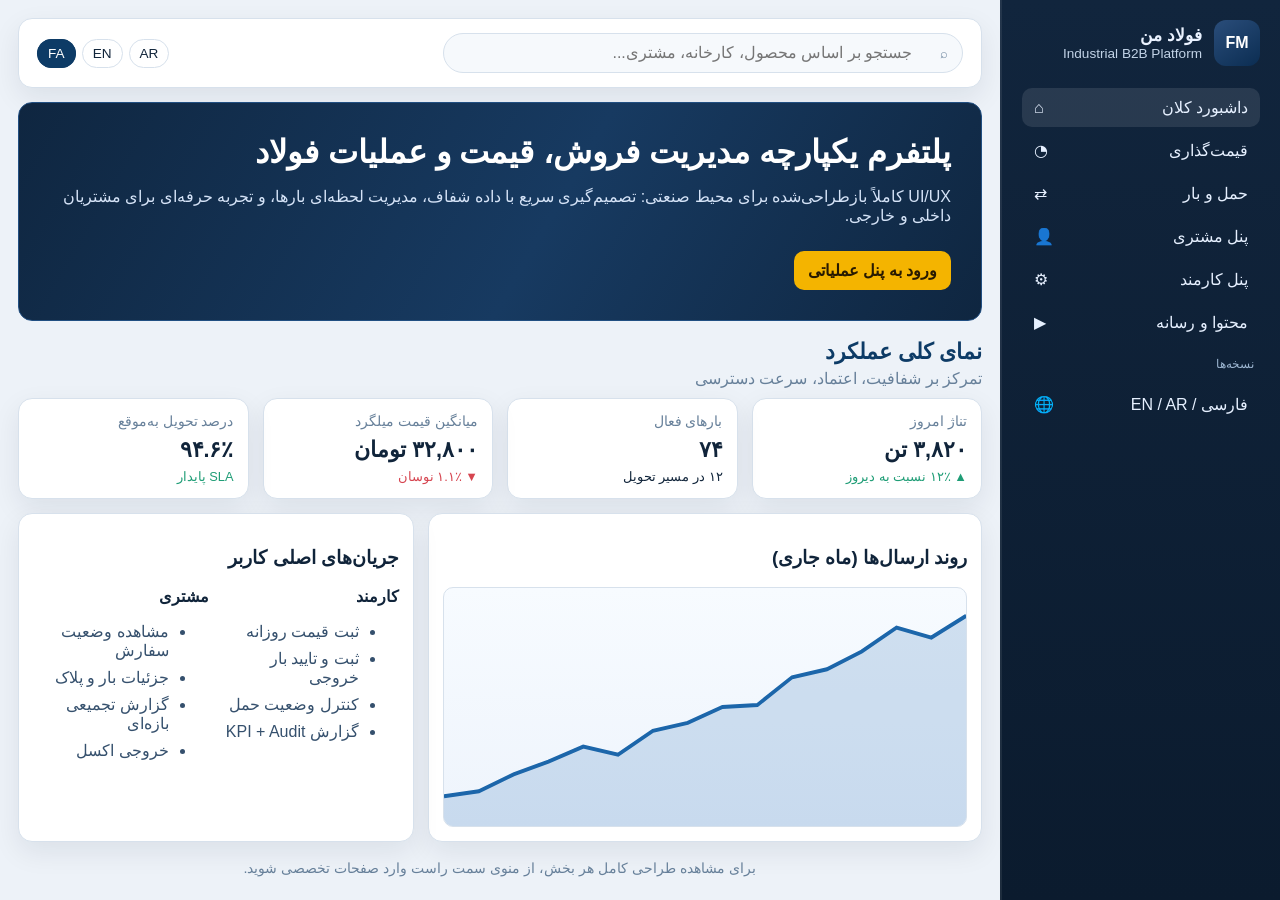
==== index.html @ 97b053b5 "Replace concept page with full multi-page industrial UI implementation" ====
<!doctype html>
<html lang="fa" dir="rtl">
<head>
  <meta charset="UTF-8" />
  <meta name="viewport" content="width=device-width, initial-scale=1.0" />
  <title>فولاد من | پلتفرم B2B فولاد</title>
  <link rel="stylesheet" href="assets/styles.css" />
</head>
<body>
  <div class="layout">
    <aside class="sidebar">
      <div class="brand">
        <div class="brand-logo">FM</div>
        <div><h1>فولاد من</h1><p>Industrial B2B Platform</p></div>
      </div>
      <div class="nav-group">
        <a class="nav-link active" href="index.html">داشبورد کلان <span>⌂</span></a>
        <a class="nav-link" href="pages/pricing.html">قیمت‌گذاری <span>◔</span></a>
        <a class="nav-link" href="pages/logistics.html">حمل و بار <span>⇄</span></a>
        <a class="nav-link" href="pages/customer.html">پنل مشتری <span>👤</span></a>
        <a class="nav-link" href="pages/admin.html">پنل کارمند <span>⚙</span></a>
        <a class="nav-link" href="pages/content.html">محتوا و رسانه <span>▶</span></a>
      </div>
      <div class="nav-title">نسخه‌ها</div>
      <div class="nav-link">فارسی / EN / AR <span>🌐</span></div>
    </aside>

    <main class="main">
      <div class="topbar">
        <div class="search"><button>⌕</button><input placeholder="جستجو بر اساس محصول، کارخانه، مشتری..." /></div>
        <div class="lang-switch"><span class="active">FA</span><span>EN</span><span>AR</span></div>
      </div>

      <section class="hero" style="margin-top:14px">
        <h2>پلتفرم یکپارچه مدیریت فروش، قیمت و عملیات فولاد</h2>
        <p>UI/UX کاملاً بازطراحی‌شده برای محیط صنعتی: تصمیم‌گیری سریع با داده شفاف، مدیریت لحظه‌ای بارها، و تجربه حرفه‌ای برای مشتریان داخلی و خارجی.</p>
        <a class="btn" href="pages/admin.html">ورود به پنل عملیاتی</a>
      </section>

      <div class="page-head">
        <div><h2>نمای کلی عملکرد</h2><p>تمرکز بر شفافیت، اعتماد، سرعت دسترسی</p></div>
      </div>
      <div class="grid kpi">
        <div class="card kpi-item"><div class="label">تناژ امروز</div><div class="value">۳,۸۲۰ تن</div><div class="delta pos">▲ ۱۲٪ نسبت به دیروز</div></div>
        <div class="card kpi-item"><div class="label">بارهای فعال</div><div class="value">۷۴</div><div class="delta">۱۲ در مسیر تحویل</div></div>
        <div class="card kpi-item"><div class="label">میانگین قیمت میلگرد</div><div class="value">۳۲,۸۰۰ تومان</div><div class="delta neg">▼ ۱.۱٪ نوسان</div></div>
        <div class="card kpi-item"><div class="label">درصد تحویل به‌موقع</div><div class="value">۹۴.۶٪</div><div class="delta pos">SLA پایدار</div></div>
      </div>

      <div class="grid cols-2" style="margin-top:14px;">
        <div class="card">
          <h3>روند ارسال‌ها (ماه جاری)</h3>
          <div class="chart">
            <svg viewBox="0 0 600 240" preserveAspectRatio="none">
              <polyline fill="rgba(32,103,170,.18)" stroke="none" points="0,210 40,205 80,188 120,175 160,160 200,168 240,144 280,136 320,120 360,118 400,90 440,82 480,64 520,40 560,50 600,28 600,240 0,240"/>
              <polyline fill="none" stroke="#1c66aa" stroke-width="4" points="0,210 40,205 80,188 120,175 160,160 200,168 240,144 280,136 320,120 360,118 400,90 440,82 480,64 520,40 560,50 600,28"/>
            </svg>
          </div>
        </div>
        <div class="card">
          <h3>جریان‌های اصلی کاربر</h3>
          <div class="split">
            <div>
              <strong>کارمند</strong>
              <ul class="timeline">
                <li>ثبت قیمت روزانه</li>
                <li>ثبت و تایید بار خروجی</li>
                <li>کنترل وضعیت حمل</li>
                <li>گزارش KPI + Audit</li>
              </ul>
            </div>
            <div>
              <strong>مشتری</strong>
              <ul class="timeline">
                <li>مشاهده وضعیت سفارش</li>
                <li>جزئیات بار و پلاک</li>
                <li>گزارش تجمیعی بازه‌ای</li>
                <li>خروجی اکسل</li>
              </ul>
            </div>
          </div>
        </div>
      </div>

      <div class="footer-note">برای مشاهده طراحی کامل هر بخش، از منوی سمت راست وارد صفحات تخصصی شوید.</div>
    </main>
  </div>
</body>
</html>
---- assets/styles.css ----
:root {
  --bg: #edf2f8;
  --surface: #ffffff;
  --surface-2: #f6f9fc;
  --ink: #10243a;
  --muted: #67809a;
  --primary: #0d3b66;
  --primary-2: #184d80;
  --accent: #f4b400;
  --line: #d7e1ec;
  --success: #1f9d76;
  --danger: #d64550;
  --radius: 14px;
  --shadow: 0 10px 28px rgba(9, 28, 52, .08);
}
* { box-sizing: border-box; }
body {
  margin: 0;
  font-family: "Vazirmatn", "IRANSans", Tahoma, sans-serif;
  background: var(--bg);
  color: var(--ink);
}
a { color: inherit; text-decoration: none; }
.layout { display: grid; grid-template-columns: 280px 1fr; min-height: 100vh; }
.sidebar {
  background: linear-gradient(180deg, #11253d 0%, #0b1b2e 100%);
  color: #eaf2ff;
  padding: 20px;
  position: sticky;
  top: 0;
  height: 100vh;
  border-left: 2px solid rgba(255,255,255,.08);
}
.brand { display: flex; align-items: center; gap: 12px; margin-bottom: 22px; }
.brand-logo {
  width: 46px; height: 46px; border-radius: 12px;
  background: linear-gradient(145deg, #2a4d7a, #0b2d52);
  display: grid; place-items: center; color: #fff; font-weight: 700;
}
.brand h1 { margin: 0; font-size: 1.08rem; }
.brand p { margin: 0; color: #c2d3e7; font-size: .85rem; }
.nav-group { margin-top: 14px; }
.nav-title { color: #9db6d1; font-size: .78rem; margin: 14px 6px; }
.nav-link {
  display: flex; align-items: center; justify-content: space-between;
  padding: 10px 12px; margin: 4px 0; border-radius: 10px;
  color: #e6f0ff;
}
.nav-link:hover, .nav-link.active { background: rgba(255,255,255,.1); }
.main { padding: 18px; }
.topbar {
  background: var(--surface);
  border: 1px solid var(--line);
  border-radius: var(--radius);
  padding: 14px 18px;
  display: flex; align-items: center; justify-content: space-between; gap: 12px;
  box-shadow: var(--shadow);
}
.search {
  flex: 1;
  display: flex;
  background: var(--surface-2);
  border: 1px solid var(--line);
  border-radius: 999px;
  overflow: hidden;
  max-width: 520px;
}
.search input { border: 0; background: transparent; width: 100%; padding: 10px 14px; font: inherit; }
.search button { border: 0; background: transparent; padding: 0 14px; color: var(--muted); }
.lang-switch span { padding: 6px 10px; border: 1px solid var(--line); border-radius: 999px; margin-inline-start: 6px; font-size: .85rem; }
.lang-switch .active { background: var(--primary); color: #fff; border-color: var(--primary); }
.page-head { margin: 18px 0 10px; display: flex; justify-content: space-between; align-items: end; }
.page-head h2 { margin: 0; color: var(--primary); font-size: 1.35rem; }
.page-head p { margin: 4px 0 0; color: var(--muted); }
.grid { display: grid; gap: 14px; }
.grid.kpi { grid-template-columns: repeat(auto-fit, minmax(190px, 1fr)); }
.card {
  background: var(--surface);
  border: 1px solid var(--line);
  border-radius: var(--radius);
  box-shadow: var(--shadow);
  padding: 14px;
}
.kpi-item .label { color: var(--muted); font-size: .85rem; }
.kpi-item .value { font-size: 1.35rem; font-weight: 700; margin-top: 8px; }
.kpi-item .delta { font-size: .8rem; margin-top: 6px; }
.pos { color: var(--success); }
.neg { color: var(--danger); }
.grid.cols-2 { grid-template-columns: 1.4fr 1fr; }
.grid.cols-3 { grid-template-columns: repeat(3, 1fr); }
.table-wrap { overflow: auto; }
table { width: 100%; border-collapse: collapse; min-width: 760px; }
th, td { border-bottom: 1px solid var(--line); padding: 10px; text-align: right; }
th { background: #f1f6fc; color: var(--primary); font-size: .9rem; }
.badge { font-size: .78rem; padding: 4px 9px; border-radius: 999px; border: 1px solid transparent; }
.badge.success { color: #0d6f53; background: #dff4ee; border-color: #a8dfce; }
.badge.warn { color: #8d6a00; background: #fff1c8; border-color: #f5d98d; }
.badge.danger { color: #9f1f2e; background: #ffe1e4; border-color: #f5b6bd; }
.chart {
  height: 240px;
  border-radius: 10px;
  background: linear-gradient(180deg, #f7fbff 0%, #eef4fc 100%);
  border: 1px solid var(--line);
  position: relative;
  overflow: hidden;
}
.chart svg { position: absolute; inset: 0; width: 100%; height: 100%; }
.split { display: grid; grid-template-columns: 1fr 1fr; gap: 14px; }
.timeline li { margin: 8px 0; color: #35506d; }
.hero {
  background: linear-gradient(120deg, #0f2640 0%, #173a61 55%, #0f2640 100%);
  color: #fff;
  padding: 30px;
  border-radius: var(--radius);
  border: 1px solid #214f82;
}
.hero h2 { color: #fff; font-size: 2rem; margin: 0 0 8px; }
.hero p { color: #d5e3f7; max-width: 900px; }
.btn {
  display: inline-block; margin-top: 10px;
  background: var(--accent); color: #281a00;
  border-radius: 10px; padding: 10px 14px; font-weight: 700;
}
.page-grid { display: grid; gap: 14px; grid-template-columns: repeat(auto-fit, minmax(280px, 1fr)); }
.module-card h3 { margin: 0 0 8px; color: var(--primary); }
.footer-note { margin-top: 18px; color: var(--muted); font-size: .9rem; text-align: center; }
@media (max-width: 1100px) {
  .layout { grid-template-columns: 1fr; }
  .sidebar { height: auto; position: relative; }
  .grid.cols-2, .split { grid-template-columns: 1fr; }
}
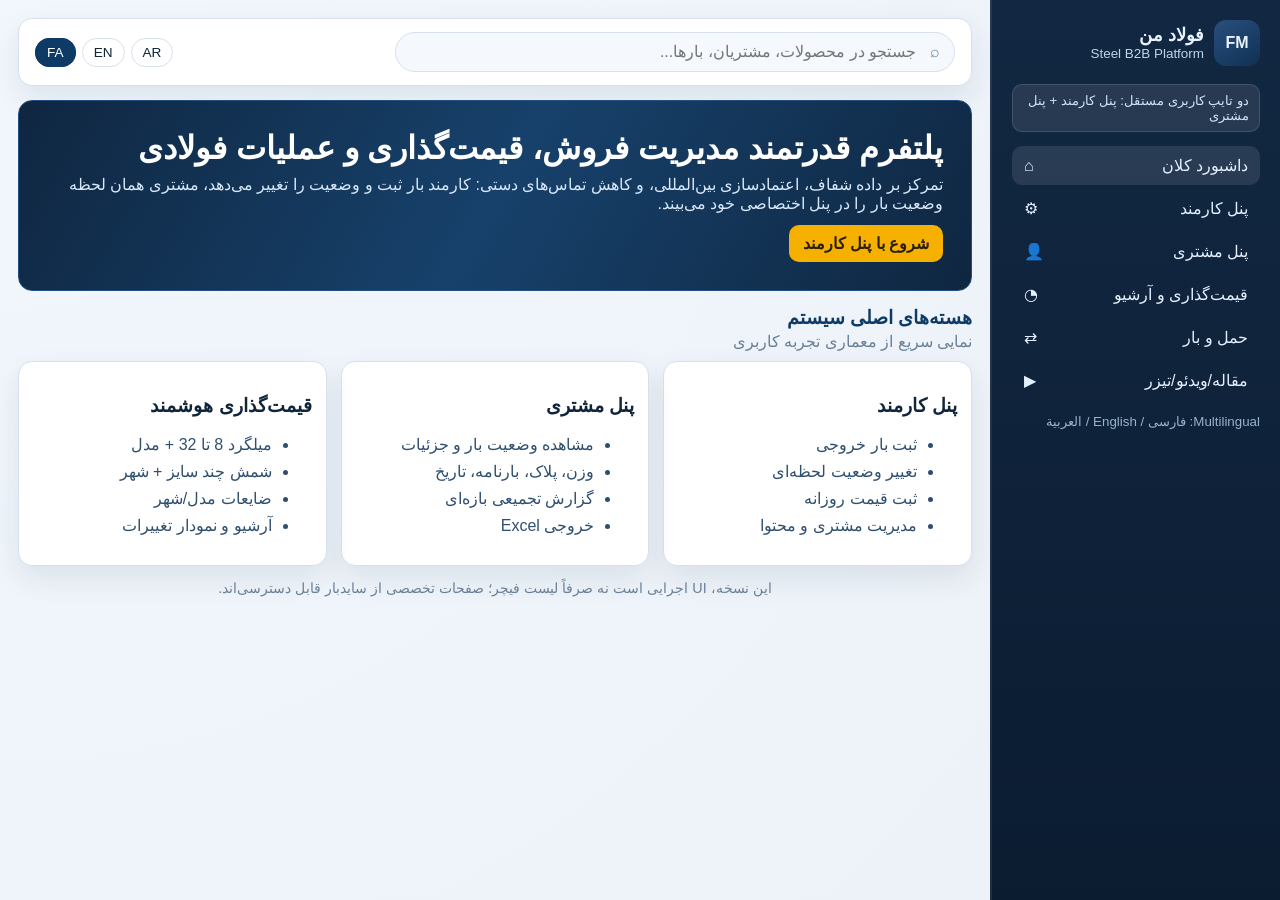
==== commit d20dfa38: "Build detailed dual-role UI with live shipment sync and pricing archive" ====
--- a/index.html
+++ b/index.html
@@ -1,88 +1,40 @@
 <!doctype html>
 <html lang="fa" dir="rtl">
 <head>
-  <meta charset="UTF-8" />
-  <meta name="viewport" content="width=device-width, initial-scale=1.0" />
-  <title>فولاد من | پلتفرم B2B فولاد</title>
+  <meta charset="UTF-8" /><meta name="viewport" content="width=device-width, initial-scale=1.0" />
+  <title>فولاد من | داشبورد جامع B2B</title>
   <link rel="stylesheet" href="assets/styles.css" />
 </head>
-<body>
+<body data-page="home">
   <div class="layout">
     <aside class="sidebar">
-      <div class="brand">
-        <div class="brand-logo">FM</div>
-        <div><h1>فولاد من</h1><p>Industrial B2B Platform</p></div>
-      </div>
-      <div class="nav-group">
-        <a class="nav-link active" href="index.html">داشبورد کلان <span>⌂</span></a>
-        <a class="nav-link" href="pages/pricing.html">قیمت‌گذاری <span>◔</span></a>
-        <a class="nav-link" href="pages/logistics.html">حمل و بار <span>⇄</span></a>
-        <a class="nav-link" href="pages/customer.html">پنل مشتری <span>👤</span></a>
-        <a class="nav-link" href="pages/admin.html">پنل کارمند <span>⚙</span></a>
-        <a class="nav-link" href="pages/content.html">محتوا و رسانه <span>▶</span></a>
-      </div>
-      <div class="nav-title">نسخه‌ها</div>
-      <div class="nav-link">فارسی / EN / AR <span>🌐</span></div>
+      <div class="brand"><div class="brand-logo">FM</div><div><h1>فولاد من</h1><p>Steel B2B Platform</p></div></div>
+      <div class="user-badge">دو تایپ کاربری مستقل: پنل کارمند + پنل مشتری</div>
+      <a class="nav-link active" href="index.html">داشبورد کلان <span>⌂</span></a>
+      <a class="nav-link" href="pages/admin.html">پنل کارمند <span>⚙</span></a>
+      <a class="nav-link" href="pages/customer.html">پنل مشتری <span>👤</span></a>
+      <a class="nav-link" href="pages/pricing.html">قیمت‌گذاری و آرشیو <span>◔</span></a>
+      <a class="nav-link" href="pages/logistics.html">حمل و بار <span>⇄</span></a>
+      <a class="nav-link" href="pages/content.html">مقاله/ویدئو/تیزر <span>▶</span></a>
+      <small>Multilingual: فارسی / English / العربية</small>
     </aside>
-
     <main class="main">
       <div class="topbar">
-        <div class="search"><button>⌕</button><input placeholder="جستجو بر اساس محصول، کارخانه، مشتری..." /></div>
-        <div class="lang-switch"><span class="active">FA</span><span>EN</span><span>AR</span></div>
+        <div class="search"><button>⌕</button><input placeholder="جستجو در محصولات، مشتریان، بارها..." /></div>
+        <div class="langs"><span class="active">FA</span><span>EN</span><span>AR</span></div>
       </div>
-
-      <section class="hero" style="margin-top:14px">
-        <h2>پلتفرم یکپارچه مدیریت فروش، قیمت و عملیات فولاد</h2>
-        <p>UI/UX کاملاً بازطراحی‌شده برای محیط صنعتی: تصمیم‌گیری سریع با داده شفاف، مدیریت لحظه‌ای بارها، و تجربه حرفه‌ای برای مشتریان داخلی و خارجی.</p>
-        <a class="btn" href="pages/admin.html">ورود به پنل عملیاتی</a>
+      <section class="hero">
+        <h2>پلتفرم قدرتمند مدیریت فروش، قیمت‌گذاری و عملیات فولادی</h2>
+        <p>تمرکز بر داده شفاف، اعتمادسازی بین‌المللی، و کاهش تماس‌های دستی: کارمند بار ثبت و وضعیت را تغییر می‌دهد، مشتری همان لحظه وضعیت بار را در پنل اختصاصی خود می‌بیند.</p>
+        <a class="btn" href="pages/admin.html">شروع با پنل کارمند</a>
       </section>
-
-      <div class="page-head">
-        <div><h2>نمای کلی عملکرد</h2><p>تمرکز بر شفافیت، اعتماد، سرعت دسترسی</p></div>
+      <div class="section-head"><h3>هسته‌های اصلی سیستم</h3><p>نمایی سریع از معماری تجربه کاربری</p></div>
+      <div class="grid cols-3">
+        <div class="card"><h3>پنل کارمند</h3><ul class="timeline"><li>ثبت بار خروجی</li><li>تغییر وضعیت لحظه‌ای</li><li>ثبت قیمت روزانه</li><li>مدیریت مشتری و محتوا</li></ul></div>
+        <div class="card"><h3>پنل مشتری</h3><ul class="timeline"><li>مشاهده وضعیت بار و جزئیات</li><li>وزن، پلاک، بارنامه، تاریخ</li><li>گزارش تجمیعی بازه‌ای</li><li>خروجی Excel</li></ul></div>
+        <div class="card"><h3>قیمت‌گذاری هوشمند</h3><ul class="timeline"><li>میلگرد 8 تا 32 + مدل</li><li>شمش چند سایز + شهر</li><li>ضایعات مدل/شهر</li><li>آرشیو و نمودار تغییرات</li></ul></div>
       </div>
-      <div class="grid kpi">
-        <div class="card kpi-item"><div class="label">تناژ امروز</div><div class="value">۳,۸۲۰ تن</div><div class="delta pos">▲ ۱۲٪ نسبت به دیروز</div></div>
-        <div class="card kpi-item"><div class="label">بارهای فعال</div><div class="value">۷۴</div><div class="delta">۱۲ در مسیر تحویل</div></div>
-        <div class="card kpi-item"><div class="label">میانگین قیمت میلگرد</div><div class="value">۳۲,۸۰۰ تومان</div><div class="delta neg">▼ ۱.۱٪ نوسان</div></div>
-        <div class="card kpi-item"><div class="label">درصد تحویل به‌موقع</div><div class="value">۹۴.۶٪</div><div class="delta pos">SLA پایدار</div></div>
-      </div>
-
-      <div class="grid cols-2" style="margin-top:14px;">
-        <div class="card">
-          <h3>روند ارسال‌ها (ماه جاری)</h3>
-          <div class="chart">
-            <svg viewBox="0 0 600 240" preserveAspectRatio="none">
-              <polyline fill="rgba(32,103,170,.18)" stroke="none" points="0,210 40,205 80,188 120,175 160,160 200,168 240,144 280,136 320,120 360,118 400,90 440,82 480,64 520,40 560,50 600,28 600,240 0,240"/>
-              <polyline fill="none" stroke="#1c66aa" stroke-width="4" points="0,210 40,205 80,188 120,175 160,160 200,168 240,144 280,136 320,120 360,118 400,90 440,82 480,64 520,40 560,50 600,28"/>
-            </svg>
-          </div>
-        </div>
-        <div class="card">
-          <h3>جریان‌های اصلی کاربر</h3>
-          <div class="split">
-            <div>
-              <strong>کارمند</strong>
-              <ul class="timeline">
-                <li>ثبت قیمت روزانه</li>
-                <li>ثبت و تایید بار خروجی</li>
-                <li>کنترل وضعیت حمل</li>
-                <li>گزارش KPI + Audit</li>
-              </ul>
-            </div>
-            <div>
-              <strong>مشتری</strong>
-              <ul class="timeline">
-                <li>مشاهده وضعیت سفارش</li>
-                <li>جزئیات بار و پلاک</li>
-                <li>گزارش تجمیعی بازه‌ای</li>
-                <li>خروجی اکسل</li>
-              </ul>
-            </div>
-          </div>
-        </div>
-      </div>
-
-      <div class="footer-note">برای مشاهده طراحی کامل هر بخش، از منوی سمت راست وارد صفحات تخصصی شوید.</div>
+      <div class="footer-note">این نسخه، UI اجرایی است نه صرفاً لیست فیچر؛ صفحات تخصصی از سایدبار قابل دسترسی‌اند.</div>
     </main>
   </div>
 </body>
--- a/assets/styles.css
+++ b/assets/styles.css
@@ -1,79 +1,116 @@
 :root {
-  --bg: #edf2f8;
+  --bg: #ebf1f7;
   --surface: #ffffff;
-  --surface-2: #f6f9fc;
+  --surface-soft: #f5f8fc;
   --ink: #10243a;
-  --muted: #67809a;
+  --muted: #6a8098;
   --primary: #0d3b66;
-  --primary-2: #184d80;
-  --accent: #f4b400;
-  --line: #d7e1ec;
+  --primary-2: #1f5a91;
+  --accent: #f6b100;
+  --line: #d7e1ed;
   --success: #1f9d76;
   --danger: #d64550;
+  --warn: #ad7c00;
   --radius: 14px;
-  --shadow: 0 10px 28px rgba(9, 28, 52, .08);
+  --shadow: 0 12px 30px rgba(9, 28, 52, .09);
 }
 * { box-sizing: border-box; }
 body {
   margin: 0;
   font-family: "Vazirmatn", "IRANSans", Tahoma, sans-serif;
-  background: var(--bg);
+  background: radial-gradient(circle at 0% 0%, #f2f7fd, var(--bg));
   color: var(--ink);
 }
-a { color: inherit; text-decoration: none; }
-.layout { display: grid; grid-template-columns: 280px 1fr; min-height: 100vh; }
+a { text-decoration: none; color: inherit; }
+.layout { display: grid; grid-template-columns: 290px 1fr; min-height: 100vh; }
 .sidebar {
-  background: linear-gradient(180deg, #11253d 0%, #0b1b2e 100%);
-  color: #eaf2ff;
+  background: linear-gradient(180deg, #122842 0%, #0b1c31 100%);
+  color: #e9f2ff;
   padding: 20px;
   position: sticky;
+  height: 100vh;
   top: 0;
-  height: 100vh;
   border-left: 2px solid rgba(255,255,255,.08);
 }
-.brand { display: flex; align-items: center; gap: 12px; margin-bottom: 22px; }
+.brand { display: flex; gap: 10px; align-items: center; margin-bottom: 18px; }
 .brand-logo {
   width: 46px; height: 46px; border-radius: 12px;
-  background: linear-gradient(145deg, #2a4d7a, #0b2d52);
-  display: grid; place-items: center; color: #fff; font-weight: 700;
+  background: linear-gradient(145deg, #2a4f7d, #0f3155);
+  display: grid; place-items: center; font-weight: 800;
 }
-.brand h1 { margin: 0; font-size: 1.08rem; }
-.brand p { margin: 0; color: #c2d3e7; font-size: .85rem; }
-.nav-group { margin-top: 14px; }
-.nav-title { color: #9db6d1; font-size: .78rem; margin: 14px 6px; }
+.brand h1 { margin: 0; font-size: 1.1rem; }
+.brand p { margin: 0; font-size: .84rem; color: #c0d3e9; }
+.user-badge {
+  background: rgba(255,255,255,.09);
+  border: 1px solid rgba(255,255,255,.13);
+  border-radius: 10px;
+  font-size: .83rem;
+  color: #d2e4fb;
+  padding: 8px 10px;
+  margin: 10px 0 14px;
+}
 .nav-link {
-  display: flex; align-items: center; justify-content: space-between;
-  padding: 10px 12px; margin: 4px 0; border-radius: 10px;
-  color: #e6f0ff;
+  display: flex; justify-content: space-between; align-items: center;
+  margin: 4px 0; padding: 10px 12px;
+  border-radius: 10px;
+  color: #e5f0ff;
 }
 .nav-link:hover, .nav-link.active { background: rgba(255,255,255,.1); }
+.sidebar small { color: #99b2cf; display: block; margin-top: 14px; }
 .main { padding: 18px; }
 .topbar {
   background: var(--surface);
   border: 1px solid var(--line);
   border-radius: var(--radius);
-  padding: 14px 18px;
-  display: flex; align-items: center; justify-content: space-between; gap: 12px;
+  padding: 13px 16px;
+  display: flex; gap: 12px; align-items: center; justify-content: space-between;
   box-shadow: var(--shadow);
 }
 .search {
-  flex: 1;
-  display: flex;
-  background: var(--surface-2);
+  max-width: 560px; flex: 1;
+  display: flex; align-items: center;
+  background: var(--surface-soft);
   border: 1px solid var(--line);
   border-radius: 999px;
   overflow: hidden;
-  max-width: 520px;
 }
-.search input { border: 0; background: transparent; width: 100%; padding: 10px 14px; font: inherit; }
-.search button { border: 0; background: transparent; padding: 0 14px; color: var(--muted); }
-.lang-switch span { padding: 6px 10px; border: 1px solid var(--line); border-radius: 999px; margin-inline-start: 6px; font-size: .85rem; }
-.lang-switch .active { background: var(--primary); color: #fff; border-color: var(--primary); }
-.page-head { margin: 18px 0 10px; display: flex; justify-content: space-between; align-items: end; }
-.page-head h2 { margin: 0; color: var(--primary); font-size: 1.35rem; }
-.page-head p { margin: 4px 0 0; color: var(--muted); }
+.search button, .search input { border: 0; background: transparent; font: inherit; }
+.search button { padding: 0 14px; color: var(--muted); }
+.search input { width: 100%; padding: 10px 0; }
+.langs span {
+  border: 1px solid var(--line);
+  border-radius: 999px;
+  padding: 6px 11px;
+  margin-inline-start: 6px;
+  font-size: .85rem;
+}
+.langs .active { background: var(--primary); color: #fff; border-color: var(--primary); }
+.hero {
+  margin-top: 14px;
+  border-radius: var(--radius);
+  border: 1px solid #214f82;
+  background: linear-gradient(120deg, #0f2640 0%, #17416b 50%, #0f2640 100%);
+  color: #fff;
+  padding: 28px;
+}
+.hero h2 { margin: 0 0 8px; font-size: clamp(1.4rem, 2.6vw, 2rem); }
+.hero p { margin: 0; color: #d9e8fa; max-width: 930px; }
+.btn {
+  display: inline-block;
+  margin-top: 12px;
+  padding: 9px 14px;
+  border-radius: 10px;
+  background: var(--accent);
+  color: #2b1e00;
+  font-weight: 700;
+}
+.section-head { margin: 16px 0 10px; }
+.section-head h3 { margin: 0; color: var(--primary); }
+.section-head p { margin: 3px 0 0; color: var(--muted); }
 .grid { display: grid; gap: 14px; }
-.grid.kpi { grid-template-columns: repeat(auto-fit, minmax(190px, 1fr)); }
+.kpis { grid-template-columns: repeat(auto-fit, minmax(190px, 1fr)); }
+.cols-2 { grid-template-columns: 1.2fr .8fr; }
+.cols-3 { grid-template-columns: repeat(3, 1fr); }
 .card {
   background: var(--surface);
   border: 1px solid var(--line);
@@ -81,51 +118,54 @@
   box-shadow: var(--shadow);
   padding: 14px;
 }
-.kpi-item .label { color: var(--muted); font-size: .85rem; }
-.kpi-item .value { font-size: 1.35rem; font-weight: 700; margin-top: 8px; }
-.kpi-item .delta { font-size: .8rem; margin-top: 6px; }
+.kpi .label { color: var(--muted); font-size: .86rem; }
+.kpi .value { margin-top: 7px; font-size: 1.35rem; font-weight: 700; }
+.kpi .hint { margin-top: 4px; font-size: .8rem; }
 .pos { color: var(--success); }
 .neg { color: var(--danger); }
-.grid.cols-2 { grid-template-columns: 1.4fr 1fr; }
-.grid.cols-3 { grid-template-columns: repeat(3, 1fr); }
-.table-wrap { overflow: auto; }
-table { width: 100%; border-collapse: collapse; min-width: 760px; }
-th, td { border-bottom: 1px solid var(--line); padding: 10px; text-align: right; }
-th { background: #f1f6fc; color: var(--primary); font-size: .9rem; }
-.badge { font-size: .78rem; padding: 4px 9px; border-radius: 999px; border: 1px solid transparent; }
-.badge.success { color: #0d6f53; background: #dff4ee; border-color: #a8dfce; }
-.badge.warn { color: #8d6a00; background: #fff1c8; border-color: #f5d98d; }
-.badge.danger { color: #9f1f2e; background: #ffe1e4; border-color: #f5b6bd; }
+.timeline li { margin: 8px 0; color: #2f4f6f; }
 .chart {
-  height: 240px;
+  margin-top: 8px;
+  height: 250px;
+  border: 1px solid var(--line);
   border-radius: 10px;
   background: linear-gradient(180deg, #f7fbff 0%, #eef4fc 100%);
-  border: 1px solid var(--line);
   position: relative;
   overflow: hidden;
 }
 .chart svg { position: absolute; inset: 0; width: 100%; height: 100%; }
-.split { display: grid; grid-template-columns: 1fr 1fr; gap: 14px; }
-.timeline li { margin: 8px 0; color: #35506d; }
-.hero {
-  background: linear-gradient(120deg, #0f2640 0%, #173a61 55%, #0f2640 100%);
-  color: #fff;
-  padding: 30px;
-  border-radius: var(--radius);
-  border: 1px solid #214f82;
+.toolbar { display: flex; gap: 10px; flex-wrap: wrap; }
+select, input[type="date"] {
+  border: 1px solid var(--line);
+  border-radius: 8px;
+  padding: 8px;
+  font: inherit;
+  background: #fff;
 }
-.hero h2 { color: #fff; font-size: 2rem; margin: 0 0 8px; }
-.hero p { color: #d5e3f7; max-width: 900px; }
-.btn {
-  display: inline-block; margin-top: 10px;
-  background: var(--accent); color: #281a00;
-  border-radius: 10px; padding: 10px 14px; font-weight: 700;
+.table-wrap { overflow: auto; }
+table { width: 100%; border-collapse: collapse; min-width: 860px; }
+th, td { text-align: right; border-bottom: 1px solid var(--line); padding: 10px; }
+th { background: #f0f6fd; color: var(--primary); font-size: .9rem; }
+.badge {
+  padding: 3px 9px;
+  border-radius: 999px;
+  font-size: .78rem;
+  border: 1px solid transparent;
 }
-.page-grid { display: grid; gap: 14px; grid-template-columns: repeat(auto-fit, minmax(280px, 1fr)); }
-.module-card h3 { margin: 0 0 8px; color: var(--primary); }
-.footer-note { margin-top: 18px; color: var(--muted); font-size: .9rem; text-align: center; }
+.success { color: #0f6f54; background: #dff4ee; border-color: #a4decf; }
+.warning { color: var(--warn); background: #fff1ca; border-color: #f2d27c; }
+.danger { color: #9f1f2f; background: #ffe0e4; border-color: #f3b3bd; }
+.muted { color: var(--muted); }
+.strip { display: grid; grid-template-columns: repeat(auto-fit, minmax(240px,1fr)); gap: 10px; }
+.strip .mini {
+  border: 1px solid var(--line);
+  border-radius: 10px;
+  padding: 10px;
+  background: var(--surface-soft);
+}
+.footer-note { text-align: center; margin-top: 14px; color: var(--muted); font-size: .9rem; }
 @media (max-width: 1100px) {
   .layout { grid-template-columns: 1fr; }
-  .sidebar { height: auto; position: relative; }
-  .grid.cols-2, .split { grid-template-columns: 1fr; }
+  .sidebar { position: relative; height: auto; }
+  .cols-2, .cols-3 { grid-template-columns: 1fr; }
 }
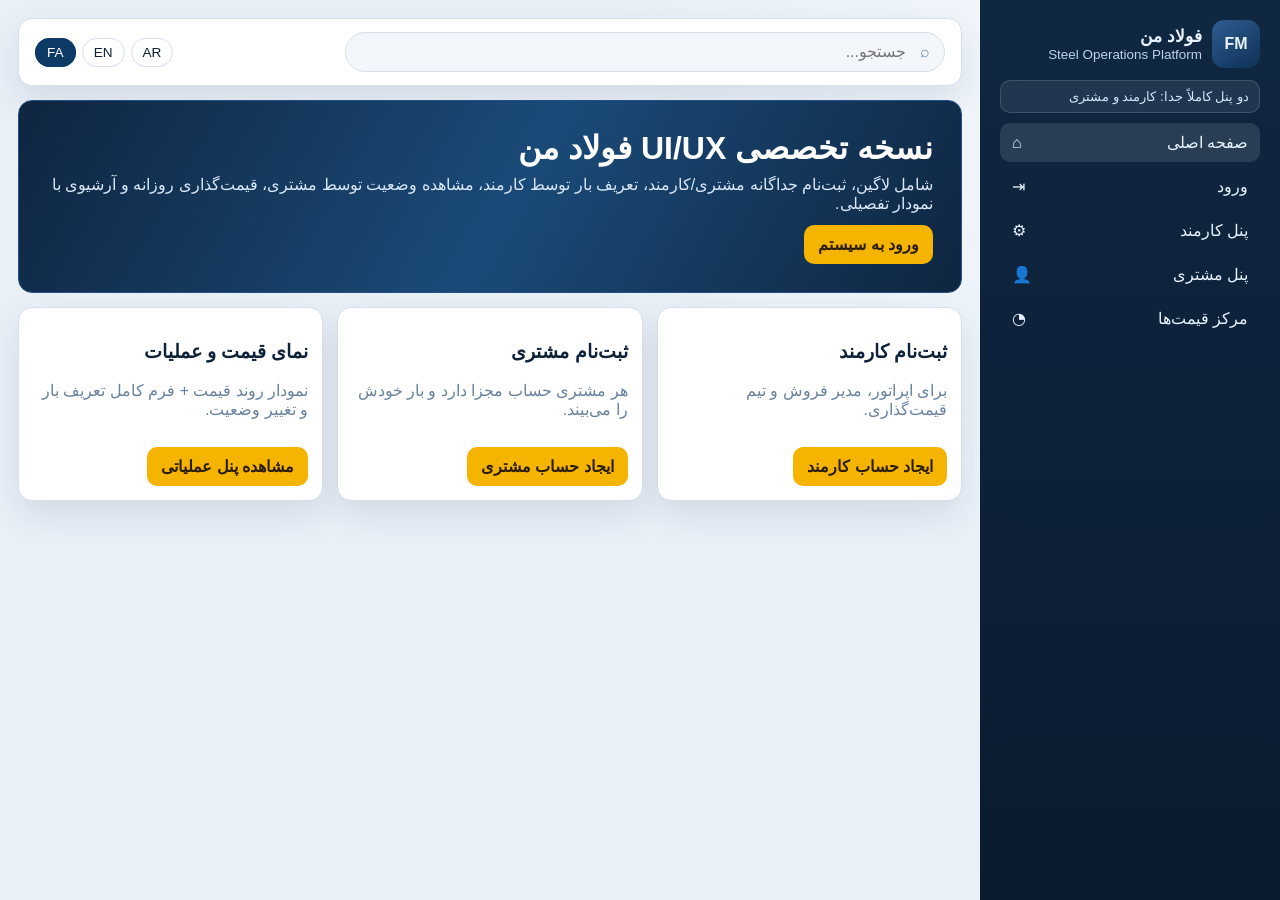
==== commit fb118184: "Add advanced auth, role-separated account setup, and detailed operations/pricing UI" ====
--- a/index.html
+++ b/index.html
@@ -1,41 +1,26 @@
 <!doctype html>
 <html lang="fa" dir="rtl">
-<head>
-  <meta charset="UTF-8" /><meta name="viewport" content="width=device-width, initial-scale=1.0" />
-  <title>فولاد من | داشبورد جامع B2B</title>
-  <link rel="stylesheet" href="assets/styles.css" />
-</head>
-<body data-page="home">
-  <div class="layout">
-    <aside class="sidebar">
-      <div class="brand"><div class="brand-logo">FM</div><div><h1>فولاد من</h1><p>Steel B2B Platform</p></div></div>
-      <div class="user-badge">دو تایپ کاربری مستقل: پنل کارمند + پنل مشتری</div>
-      <a class="nav-link active" href="index.html">داشبورد کلان <span>⌂</span></a>
-      <a class="nav-link" href="pages/admin.html">پنل کارمند <span>⚙</span></a>
-      <a class="nav-link" href="pages/customer.html">پنل مشتری <span>👤</span></a>
-      <a class="nav-link" href="pages/pricing.html">قیمت‌گذاری و آرشیو <span>◔</span></a>
-      <a class="nav-link" href="pages/logistics.html">حمل و بار <span>⇄</span></a>
-      <a class="nav-link" href="pages/content.html">مقاله/ویدئو/تیزر <span>▶</span></a>
-      <small>Multilingual: فارسی / English / العربية</small>
-    </aside>
-    <main class="main">
-      <div class="topbar">
-        <div class="search"><button>⌕</button><input placeholder="جستجو در محصولات، مشتریان، بارها..." /></div>
-        <div class="langs"><span class="active">FA</span><span>EN</span><span>AR</span></div>
-      </div>
-      <section class="hero">
-        <h2>پلتفرم قدرتمند مدیریت فروش، قیمت‌گذاری و عملیات فولادی</h2>
-        <p>تمرکز بر داده شفاف، اعتمادسازی بین‌المللی، و کاهش تماس‌های دستی: کارمند بار ثبت و وضعیت را تغییر می‌دهد، مشتری همان لحظه وضعیت بار را در پنل اختصاصی خود می‌بیند.</p>
-        <a class="btn" href="pages/admin.html">شروع با پنل کارمند</a>
-      </section>
-      <div class="section-head"><h3>هسته‌های اصلی سیستم</h3><p>نمایی سریع از معماری تجربه کاربری</p></div>
-      <div class="grid cols-3">
-        <div class="card"><h3>پنل کارمند</h3><ul class="timeline"><li>ثبت بار خروجی</li><li>تغییر وضعیت لحظه‌ای</li><li>ثبت قیمت روزانه</li><li>مدیریت مشتری و محتوا</li></ul></div>
-        <div class="card"><h3>پنل مشتری</h3><ul class="timeline"><li>مشاهده وضعیت بار و جزئیات</li><li>وزن، پلاک، بارنامه، تاریخ</li><li>گزارش تجمیعی بازه‌ای</li><li>خروجی Excel</li></ul></div>
-        <div class="card"><h3>قیمت‌گذاری هوشمند</h3><ul class="timeline"><li>میلگرد 8 تا 32 + مدل</li><li>شمش چند سایز + شهر</li><li>ضایعات مدل/شهر</li><li>آرشیو و نمودار تغییرات</li></ul></div>
-      </div>
-      <div class="footer-note">این نسخه، UI اجرایی است نه صرفاً لیست فیچر؛ صفحات تخصصی از سایدبار قابل دسترسی‌اند.</div>
-    </main>
-  </div>
+<head><meta charset="UTF-8"><meta name="viewport" content="width=device-width,initial-scale=1"><title>فولاد من | پلتفرم B2B فولاد</title><link rel="stylesheet" href="assets/styles.css"></head>
+<body>
+<div class="layout">
+  <aside class="sidebar">
+    <div class="brand"><div class="brand-logo">FM</div><div><h1>فولاد من</h1><p>Steel Operations Platform</p></div></div>
+    <div class="user-badge">دو پنل کاملاً جدا: کارمند و مشتری</div>
+    <a class="nav-link active" href="index.html">صفحه اصلی <span>⌂</span></a>
+    <a class="nav-link" href="login.html">ورود <span>⇥</span></a>
+    <a class="nav-link" href="pages/admin.html">پنل کارمند <span>⚙</span></a>
+    <a class="nav-link" href="pages/customer.html">پنل مشتری <span>👤</span></a>
+    <a class="nav-link" href="pages/pricing.html">مرکز قیمت‌ها <span>◔</span></a>
+  </aside>
+  <main class="main">
+    <div class="topbar"><div class="search"><button>⌕</button><input placeholder="جستجو..."></div><div class="langs"><span class="active">FA</span><span>EN</span><span>AR</span></div></div>
+    <section class="hero"><h2>نسخه تخصصی UI/UX فولاد من</h2><p>شامل لاگین، ثبت‌نام جداگانه مشتری/کارمند، تعریف بار توسط کارمند، مشاهده وضعیت توسط مشتری، قیمت‌گذاری روزانه و آرشیوی با نمودار تفصیلی.</p><a class="btn" href="login.html">ورود به سیستم</a></section>
+    <div class="grid cols-3" style="margin-top:14px;">
+      <div class="card"><h3>ثبت‌نام کارمند</h3><p class="muted">برای اپراتور، مدیر فروش و تیم قیمت‌گذاری.</p><a class="btn" href="register-employee.html">ایجاد حساب کارمند</a></div>
+      <div class="card"><h3>ثبت‌نام مشتری</h3><p class="muted">هر مشتری حساب مجزا دارد و بار خودش را می‌بیند.</p><a class="btn" href="register-customer.html">ایجاد حساب مشتری</a></div>
+      <div class="card"><h3>نمای قیمت و عملیات</h3><p class="muted">نمودار روند قیمت + فرم کامل تعریف بار و تغییر وضعیت.</p><a class="btn" href="pages/admin.html">مشاهده پنل عملیاتی</a></div>
+    </div>
+  </main>
+</div>
 </body>
 </html>
--- a/assets/styles.css
+++ b/assets/styles.css
@@ -1,171 +1,117 @@
 :root {
-  --bg: #ebf1f7;
+  --bg: #e9f0f8;
   --surface: #ffffff;
-  --surface-soft: #f5f8fc;
-  --ink: #10243a;
-  --muted: #6a8098;
+  --surface-soft: #f3f7fc;
+  --ink: #0d2238;
+  --muted: #68829f;
   --primary: #0d3b66;
-  --primary-2: #1f5a91;
-  --accent: #f6b100;
-  --line: #d7e1ed;
+  --primary-2: #1c578f;
+  --accent: #f5b400;
+  --line: #d5e0ec;
   --success: #1f9d76;
   --danger: #d64550;
-  --warn: #ad7c00;
+  --warning: #b27c00;
   --radius: 14px;
-  --shadow: 0 12px 30px rgba(9, 28, 52, .09);
+  --shadow: 0 14px 35px rgba(10, 34, 61, .1);
 }
 * { box-sizing: border-box; }
 body {
   margin: 0;
   font-family: "Vazirmatn", "IRANSans", Tahoma, sans-serif;
-  background: radial-gradient(circle at 0% 0%, #f2f7fd, var(--bg));
   color: var(--ink);
+  background: radial-gradient(circle at top right, #f6faff 0, var(--bg) 42%);
 }
-a { text-decoration: none; color: inherit; }
-.layout { display: grid; grid-template-columns: 290px 1fr; min-height: 100vh; }
+a { color: inherit; text-decoration: none; }
+.layout { min-height: 100vh; display: grid; grid-template-columns: 300px 1fr; }
 .sidebar {
-  background: linear-gradient(180deg, #122842 0%, #0b1c31 100%);
-  color: #e9f2ff;
+  background: linear-gradient(180deg, #102742 0%, #0a1b2e 100%);
+  color: #e8f3ff;
   padding: 20px;
   position: sticky;
+  top: 0;
   height: 100vh;
-  top: 0;
-  border-left: 2px solid rgba(255,255,255,.08);
 }
-.brand { display: flex; gap: 10px; align-items: center; margin-bottom: 18px; }
-.brand-logo {
-  width: 46px; height: 46px; border-radius: 12px;
-  background: linear-gradient(145deg, #2a4f7d, #0f3155);
-  display: grid; place-items: center; font-weight: 800;
-}
-.brand h1 { margin: 0; font-size: 1.1rem; }
-.brand p { margin: 0; font-size: .84rem; color: #c0d3e9; }
-.user-badge {
-  background: rgba(255,255,255,.09);
-  border: 1px solid rgba(255,255,255,.13);
-  border-radius: 10px;
-  font-size: .83rem;
-  color: #d2e4fb;
-  padding: 8px 10px;
-  margin: 10px 0 14px;
-}
-.nav-link {
-  display: flex; justify-content: space-between; align-items: center;
-  margin: 4px 0; padding: 10px 12px;
-  border-radius: 10px;
-  color: #e5f0ff;
-}
-.nav-link:hover, .nav-link.active { background: rgba(255,255,255,.1); }
-.sidebar small { color: #99b2cf; display: block; margin-top: 14px; }
+.brand { display: flex; gap: 10px; align-items: center; margin-bottom: 12px; }
+.brand-logo { width: 48px; height: 48px; border-radius: 12px; display: grid; place-items: center; font-weight: 800; background: linear-gradient(145deg, #2f5c90, #0d3157); }
+.brand h1 { margin: 0; font-size: 1.08rem; }
+.brand p { margin: 0; color: #bed3ea; font-size: .84rem; }
+.user-badge { background: rgba(255,255,255,.08); border: 1px solid rgba(255,255,255,.14); border-radius: 10px; padding: 8px 10px; font-size: .84rem; color: #d5e6fb; margin-bottom: 10px; }
+.nav-link { display: flex; justify-content: space-between; align-items: center; padding: 10px 12px; border-radius: 10px; margin: 5px 0; }
+.nav-link:hover, .nav-link.active { background: rgba(255,255,255,.11); }
 .main { padding: 18px; }
-.topbar {
-  background: var(--surface);
-  border: 1px solid var(--line);
-  border-radius: var(--radius);
-  padding: 13px 16px;
-  display: flex; gap: 12px; align-items: center; justify-content: space-between;
-  box-shadow: var(--shadow);
-}
-.search {
-  max-width: 560px; flex: 1;
-  display: flex; align-items: center;
-  background: var(--surface-soft);
-  border: 1px solid var(--line);
-  border-radius: 999px;
-  overflow: hidden;
-}
-.search button, .search input { border: 0; background: transparent; font: inherit; }
+.topbar { background: var(--surface); border: 1px solid var(--line); border-radius: var(--radius); padding: 13px 16px; display: flex; gap: 12px; align-items: center; justify-content: space-between; box-shadow: var(--shadow); }
+.search { display: flex; align-items: center; background: var(--surface-soft); border: 1px solid var(--line); border-radius: 999px; overflow: hidden; max-width: 600px; flex: 1; }
+.search button,.search input { border: 0; background: transparent; font: inherit; }
 .search button { padding: 0 14px; color: var(--muted); }
 .search input { width: 100%; padding: 10px 0; }
-.langs span {
-  border: 1px solid var(--line);
-  border-radius: 999px;
-  padding: 6px 11px;
-  margin-inline-start: 6px;
-  font-size: .85rem;
-}
-.langs .active { background: var(--primary); color: #fff; border-color: var(--primary); }
-.hero {
-  margin-top: 14px;
-  border-radius: var(--radius);
-  border: 1px solid #214f82;
-  background: linear-gradient(120deg, #0f2640 0%, #17416b 50%, #0f2640 100%);
-  color: #fff;
-  padding: 28px;
-}
-.hero h2 { margin: 0 0 8px; font-size: clamp(1.4rem, 2.6vw, 2rem); }
-.hero p { margin: 0; color: #d9e8fa; max-width: 930px; }
-.btn {
-  display: inline-block;
-  margin-top: 12px;
-  padding: 9px 14px;
-  border-radius: 10px;
-  background: var(--accent);
-  color: #2b1e00;
-  font-weight: 700;
-}
-.section-head { margin: 16px 0 10px; }
+.langs span { border: 1px solid var(--line); border-radius: 999px; padding: 6px 11px; margin-inline-start: 6px; font-size: .85rem; }
+.langs .active { background: var(--primary); border-color: var(--primary); color: #fff; }
+.hero { margin-top: 14px; border-radius: var(--radius); border: 1px solid #225184; background: linear-gradient(120deg, #0f2540, #1a4a78 52%, #0f2540); color: #fff; padding: 28px; }
+.hero h2 { margin: 0 0 8px; font-size: clamp(1.5rem, 2.5vw, 2.1rem); }
+.hero p { margin: 0; color: #dbe8f8; max-width: 940px; }
+.btn { display: inline-block; margin-top: 12px; background: var(--accent); color: #2b1e00; border: 0; border-radius: 10px; padding: 10px 14px; font: inherit; font-weight: 700; cursor: pointer; }
+.section-head { margin: 15px 0 10px; }
 .section-head h3 { margin: 0; color: var(--primary); }
-.section-head p { margin: 3px 0 0; color: var(--muted); }
+.section-head p { margin: 4px 0 0; color: var(--muted); }
 .grid { display: grid; gap: 14px; }
 .kpis { grid-template-columns: repeat(auto-fit, minmax(190px, 1fr)); }
 .cols-2 { grid-template-columns: 1.2fr .8fr; }
 .cols-3 { grid-template-columns: repeat(3, 1fr); }
-.card {
-  background: var(--surface);
-  border: 1px solid var(--line);
-  border-radius: var(--radius);
-  box-shadow: var(--shadow);
-  padding: 14px;
-}
-.kpi .label { color: var(--muted); font-size: .86rem; }
-.kpi .value { margin-top: 7px; font-size: 1.35rem; font-weight: 700; }
-.kpi .hint { margin-top: 4px; font-size: .8rem; }
+.card { background: var(--surface); border: 1px solid var(--line); border-radius: var(--radius); box-shadow: var(--shadow); padding: 14px; }
+.kpi .label { color: var(--muted); font-size: .85rem; }
+.kpi .value { font-size: 1.36rem; font-weight: 700; margin-top: 6px; }
+.kpi .hint { margin-top: 5px; font-size: .8rem; }
 .pos { color: var(--success); }
 .neg { color: var(--danger); }
-.timeline li { margin: 8px 0; color: #2f4f6f; }
+.timeline li { margin: 8px 0; color: #30516f; }
+.toolbar { display: flex; gap: 10px; flex-wrap: wrap; }
+input, select, textarea {
+  border: 1px solid var(--line);
+  border-radius: 9px;
+  padding: 9px 10px;
+  font: inherit;
+  width: 100%;
+  background: #fff;
+}
+textarea { min-height: 86px; resize: vertical; }
+.form-grid { display: grid; gap: 10px; grid-template-columns: repeat(3, 1fr); }
+.form-grid-2 { display: grid; gap: 10px; grid-template-columns: repeat(2, 1fr); }
+.field label { display: block; margin-bottom: 4px; font-size: .85rem; color: #3d5874; }
+.table-wrap { overflow: auto; }
+table { width: 100%; border-collapse: collapse; min-width: 960px; }
+th, td { border-bottom: 1px solid var(--line); padding: 10px; text-align: right; }
+th { background: #eff5fc; color: var(--primary); font-size: .9rem; }
+.badge { display: inline-block; border-radius: 999px; font-size: .78rem; padding: 4px 9px; border: 1px solid transparent; }
+.success { color: #0d7054; background: #dcf4ec; border-color: #a8dfcd; }
+.warning { color: #8a6100; background: #fff1cc; border-color: #f0d083; }
+.danger { color: #9f1f2e; background: #ffe2e6; border-color: #f5b8c0; }
+.muted { color: var(--muted); }
 .chart {
   margin-top: 8px;
-  height: 250px;
   border: 1px solid var(--line);
   border-radius: 10px;
-  background: linear-gradient(180deg, #f7fbff 0%, #eef4fc 100%);
+  height: 290px;
   position: relative;
   overflow: hidden;
+  background:
+    linear-gradient(#f8fbff, #edf3fb),
+    repeating-linear-gradient(to right, transparent 0, transparent 79px, rgba(32,74,113,.06) 80px),
+    repeating-linear-gradient(to top, transparent 0, transparent 47px, rgba(32,74,113,.06) 48px);
 }
 .chart svg { position: absolute; inset: 0; width: 100%; height: 100%; }
-.toolbar { display: flex; gap: 10px; flex-wrap: wrap; }
-select, input[type="date"] {
-  border: 1px solid var(--line);
-  border-radius: 8px;
-  padding: 8px;
-  font: inherit;
-  background: #fff;
+.legend { display: flex; gap: 14px; margin-top: 8px; font-size: .84rem; color: #3b5772; }
+.legend span::before { content: ''; display: inline-block; width: 10px; height: 10px; border-radius: 99px; margin-left: 6px; }
+.legend .l1::before { background: #1f5a91; }
+.legend .l2::before { background: #1f9d76; }
+.auth-wrap { min-height: 100vh; display: grid; place-items: center; padding: 20px; }
+.auth-card { width: min(980px, 100%); display: grid; grid-template-columns: 1.1fr .9fr; background: var(--surface); border: 1px solid var(--line); border-radius: 18px; overflow: hidden; box-shadow: var(--shadow); }
+.auth-visual { background: linear-gradient(135deg, #102844, #1d5488); color: #f1f7ff; padding: 28px; }
+.auth-visual h2 { margin-top: 0; }
+.auth-form { padding: 20px; }
+.actions { display: flex; gap: 8px; flex-wrap: wrap; }
+.note { font-size: .86rem; color: var(--muted); margin-top: 8px; }
+@media (max-width: 1150px) {
+  .layout { grid-template-columns: 1fr; }
+  .sidebar { height: auto; position: relative; }
+  .cols-2,.cols-3,.form-grid,.form-grid-2,.auth-card { grid-template-columns: 1fr; }
 }
-.table-wrap { overflow: auto; }
-table { width: 100%; border-collapse: collapse; min-width: 860px; }
-th, td { text-align: right; border-bottom: 1px solid var(--line); padding: 10px; }
-th { background: #f0f6fd; color: var(--primary); font-size: .9rem; }
-.badge {
-  padding: 3px 9px;
-  border-radius: 999px;
-  font-size: .78rem;
-  border: 1px solid transparent;
-}
-.success { color: #0f6f54; background: #dff4ee; border-color: #a4decf; }
-.warning { color: var(--warn); background: #fff1ca; border-color: #f2d27c; }
-.danger { color: #9f1f2f; background: #ffe0e4; border-color: #f3b3bd; }
-.muted { color: var(--muted); }
-.strip { display: grid; grid-template-columns: repeat(auto-fit, minmax(240px,1fr)); gap: 10px; }
-.strip .mini {
-  border: 1px solid var(--line);
-  border-radius: 10px;
-  padding: 10px;
-  background: var(--surface-soft);
-}
-.footer-note { text-align: center; margin-top: 14px; color: var(--muted); font-size: .9rem; }
-@media (max-width: 1100px) {
-  .layout { grid-template-columns: 1fr; }
-  .sidebar { position: relative; height: auto; }
-  .cols-2, .cols-3 { grid-template-columns: 1fr; }
-}
